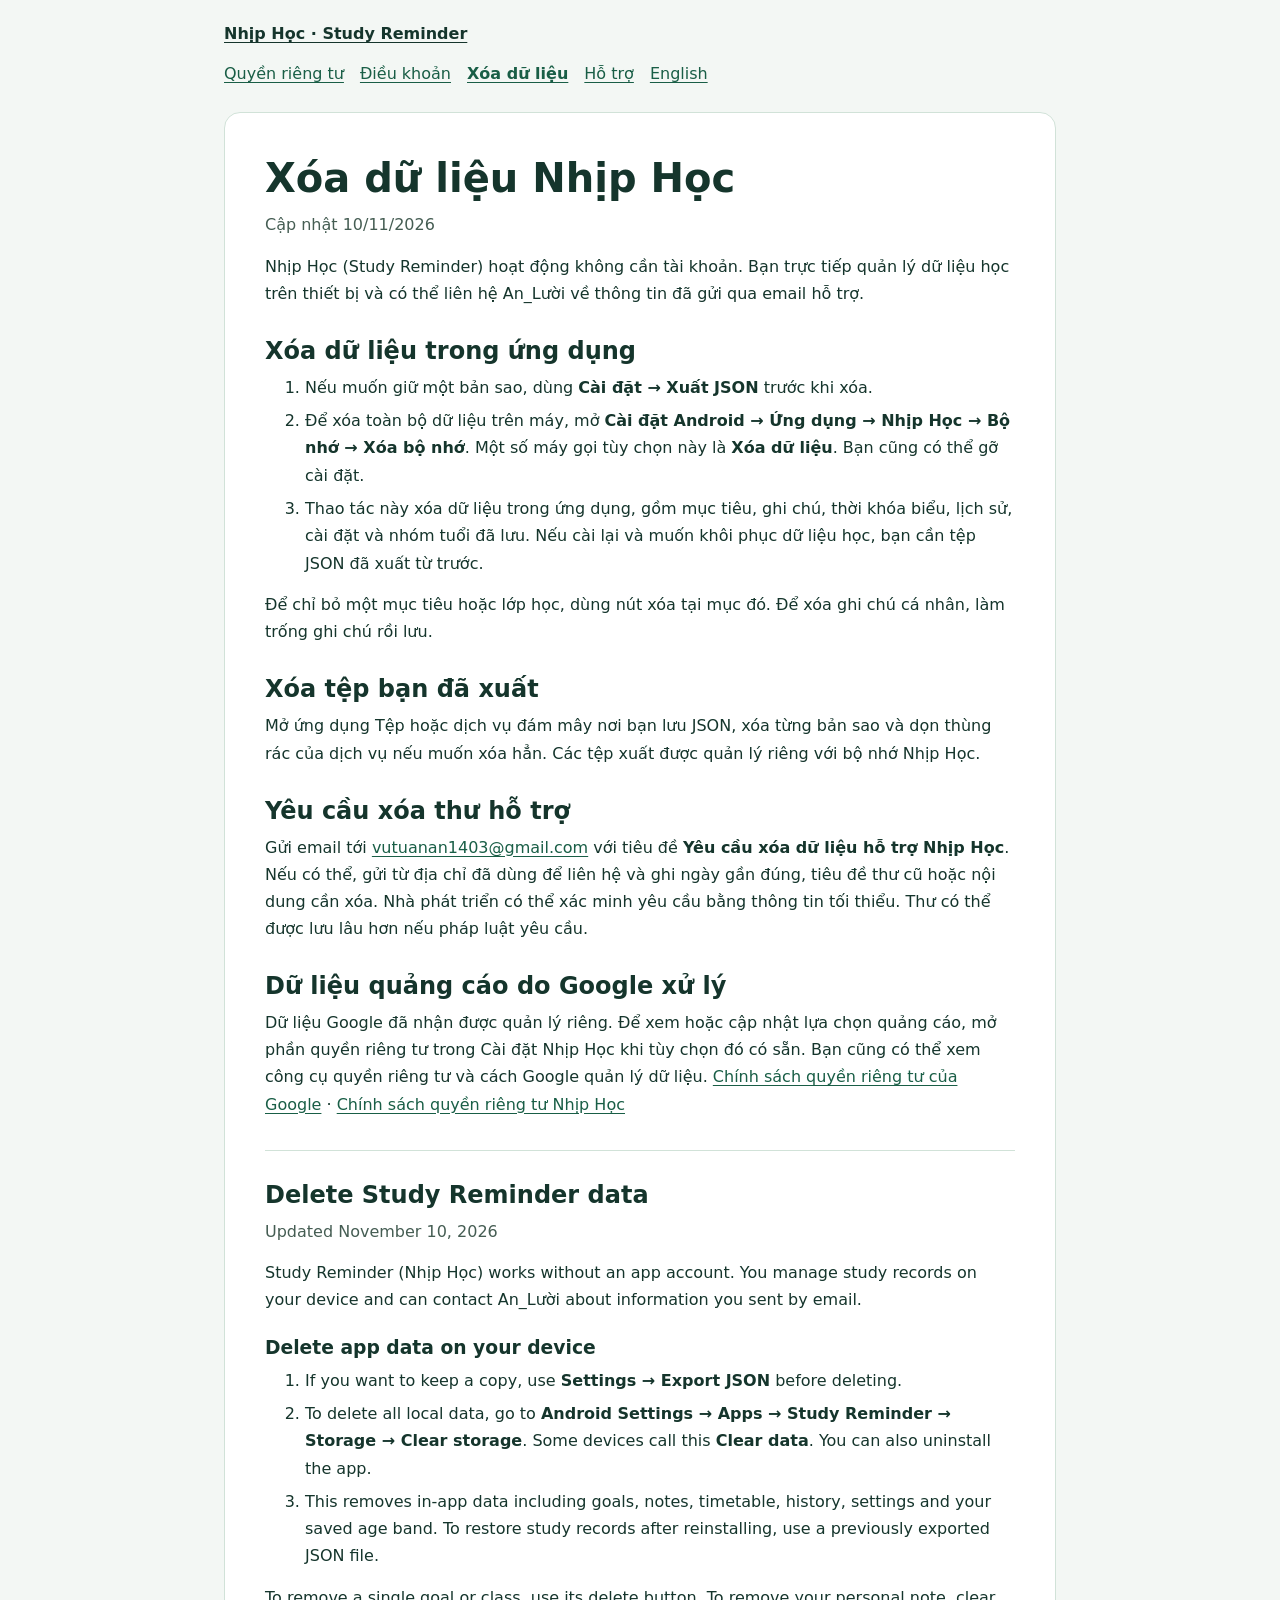
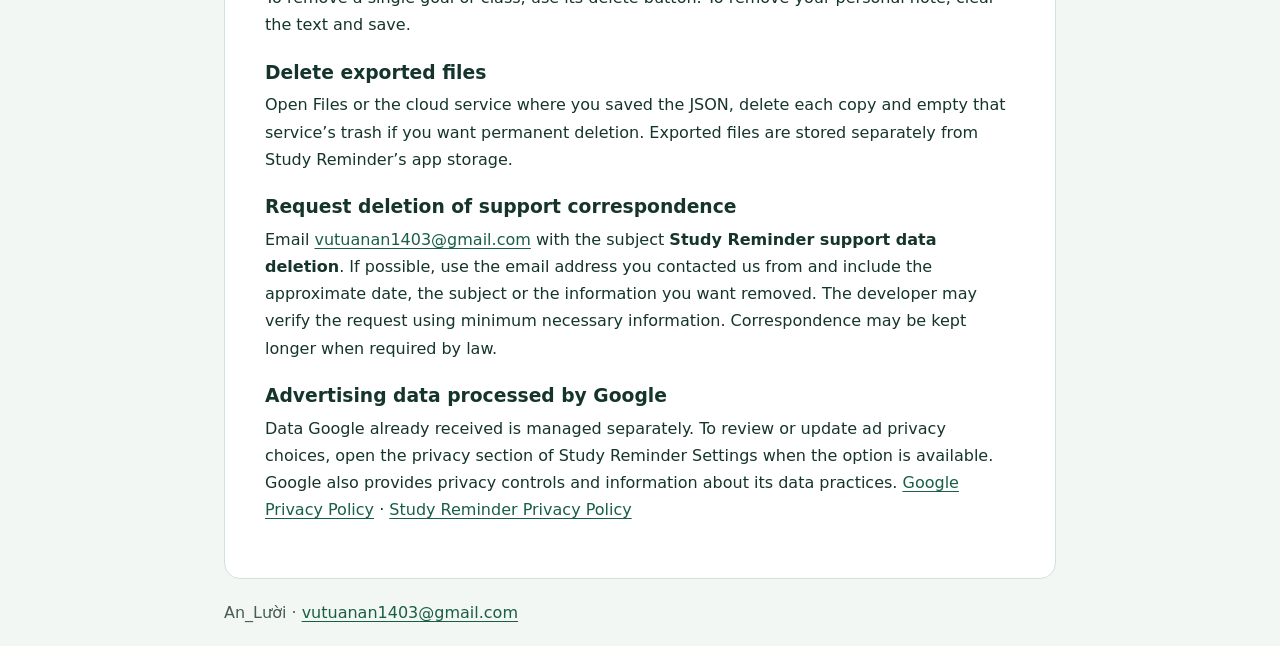
==== data-deletion.html @ 9c61c6aa "Publish Study Reminder policies" ====
<!doctype html>
<html lang="vi">
<head>
  <meta charset="utf-8">
  <meta name="viewport" content="width=device-width, initial-scale=1">
  <meta name="description" content="Cách xóa dữ liệu trên thiết bị, tệp sao lưu và thư hỗ trợ Nhịp Học (Study Reminder).">
  <title>Xóa dữ liệu | Nhịp Học</title>
  <link rel="stylesheet" href="policy.css">
</head>
<body>
  <a class="skip-link" href="#main">Đến nội dung</a>
  <header>
    <a class="brand" href="index.html">Nhịp Học · Study Reminder</a>
    <nav aria-label="Chính sách và hỗ trợ">
      <a href="privacy.html">Quyền riêng tư</a>
      <a href="terms.html">Điều khoản</a>
      <a href="data-deletion.html" aria-current="page">Xóa dữ liệu</a>
      <a href="support.html">Hỗ trợ</a>
      <a href="#english" lang="en">English</a>
    </nav>
  </header>
  <main id="main">
    <h1>Xóa dữ liệu Nhịp Học</h1>
    <p class="meta">Cập nhật <time datetime="2026-11-10">10/11/2026</time></p>
    <p>Nhịp Học (Study Reminder) hoạt động không cần tài khoản. Bạn trực tiếp quản lý dữ liệu học trên thiết bị và có thể liên hệ An_Lười về thông tin đã gửi qua email hỗ trợ.</p>

    <h2>Xóa dữ liệu trong ứng dụng</h2>
    <ol>
      <li>Nếu muốn giữ một bản sao, dùng <strong>Cài đặt → Xuất JSON</strong> trước khi xóa.</li>
      <li>Để xóa toàn bộ dữ liệu trên máy, mở <strong>Cài đặt Android → Ứng dụng → Nhịp Học → Bộ nhớ → Xóa bộ nhớ</strong>. Một số máy gọi tùy chọn này là <strong>Xóa dữ liệu</strong>. Bạn cũng có thể gỡ cài đặt.</li>
      <li>Thao tác này xóa dữ liệu trong ứng dụng, gồm mục tiêu, ghi chú, thời khóa biểu, lịch sử, cài đặt và nhóm tuổi đã lưu. Nếu cài lại và muốn khôi phục dữ liệu học, bạn cần tệp JSON đã xuất từ trước.</li>
    </ol>
    <p>Để chỉ bỏ một mục tiêu hoặc lớp học, dùng nút xóa tại mục đó. Để xóa ghi chú cá nhân, làm trống ghi chú rồi lưu.</p>

    <h2>Xóa tệp bạn đã xuất</h2>
    <p>Mở ứng dụng Tệp hoặc dịch vụ đám mây nơi bạn lưu JSON, xóa từng bản sao và dọn thùng rác của dịch vụ nếu muốn xóa hẳn. Các tệp xuất được quản lý riêng với bộ nhớ Nhịp Học.</p>

    <h2>Yêu cầu xóa thư hỗ trợ</h2>
    <p>Gửi email tới <a href="mailto:vutuanan1403@gmail.com">vutuanan1403@gmail.com</a> với tiêu đề <strong>Yêu cầu xóa dữ liệu hỗ trợ Nhịp Học</strong>. Nếu có thể, gửi từ địa chỉ đã dùng để liên hệ và ghi ngày gần đúng, tiêu đề thư cũ hoặc nội dung cần xóa. Nhà phát triển có thể xác minh yêu cầu bằng thông tin tối thiểu. Thư có thể được lưu lâu hơn nếu pháp luật yêu cầu.</p>

    <h2>Dữ liệu quảng cáo do Google xử lý</h2>
    <p>Dữ liệu Google đã nhận được quản lý riêng. Để xem hoặc cập nhật lựa chọn quảng cáo, mở phần quyền riêng tư trong Cài đặt Nhịp Học khi tùy chọn đó có sẵn. Bạn cũng có thể xem công cụ quyền riêng tư và cách Google quản lý dữ liệu. <a href="https://policies.google.com/privacy?hl=vi">Chính sách quyền riêng tư của Google</a> · <a href="privacy.html">Chính sách quyền riêng tư Nhịp Học</a></p>

    <section class="translation" lang="en" aria-labelledby="english">
      <h2 id="english">Delete Study Reminder data</h2>
      <p class="meta">Updated <time datetime="2026-11-10">November 10, 2026</time></p>
      <p>Study Reminder (Nhịp Học) works without an app account. You manage study records on your device and can contact An_Lười about information you sent by email.</p>

      <h3>Delete app data on your device</h3>
      <ol>
        <li>If you want to keep a copy, use <strong>Settings → Export JSON</strong> before deleting.</li>
        <li>To delete all local data, go to <strong>Android Settings → Apps → Study Reminder → Storage → Clear storage</strong>. Some devices call this <strong>Clear data</strong>. You can also uninstall the app.</li>
        <li>This removes in-app data including goals, notes, timetable, history, settings and your saved age band. To restore study records after reinstalling, use a previously exported JSON file.</li>
      </ol>
      <p>To remove a single goal or class, use its delete button. To remove your personal note, clear the text and save.</p>

      <h3>Delete exported files</h3>
      <p>Open Files or the cloud service where you saved the JSON, delete each copy and empty that service’s trash if you want permanent deletion. Exported files are stored separately from Study Reminder’s app storage.</p>

      <h3>Request deletion of support correspondence</h3>
      <p>Email <a href="mailto:vutuanan1403@gmail.com">vutuanan1403@gmail.com</a> with the subject <strong>Study Reminder support data deletion</strong>. If possible, use the email address you contacted us from and include the approximate date, the subject or the information you want removed. The developer may verify the request using minimum necessary information. Correspondence may be kept longer when required by law.</p>

      <h3>Advertising data processed by Google</h3>
      <p>Data Google already received is managed separately. To review or update ad privacy choices, open the privacy section of Study Reminder Settings when the option is available. Google also provides privacy controls and information about its data practices. <a href="https://policies.google.com/privacy?hl=en">Google Privacy Policy</a> · <a href="privacy.html#english">Study Reminder Privacy Policy</a></p>
    </section>
  </main>
  <footer>An_Lười · <a href="mailto:vutuanan1403@gmail.com">vutuanan1403@gmail.com</a></footer>
</body>
</html>
---- policy.css ----
:root {
  color-scheme: light dark;
  --page: #f3f7f4;
  --paper: #fff;
  --ink: #15352c;
  --muted: #455d53;
  --accent: #195e46;
  --line: #d1e2d8;
}

* { box-sizing: border-box; }

body {
  margin: 0;
  background: var(--page);
  color: var(--ink);
  font: 1rem/1.7 system-ui, sans-serif;
  overflow-wrap: anywhere;
}

header, main, footer {
  width: min(100% - 2rem, 52rem);
  margin-inline: auto;
}

header, footer { padding-block: 1.25rem; }

.brand {
  color: var(--ink);
  font-weight: 700;
}

nav {
  display: flex;
  flex-wrap: wrap;
  gap: 0.35rem 1rem;
  margin-top: 0.5rem;
}

nav a { padding-block: 0.3rem; }

nav [aria-current="page"] { font-weight: 700; }

main {
  background: var(--paper);
  border: 1px solid var(--line);
  border-radius: 1rem;
  padding: clamp(1.1rem, 4vw, 2.5rem);
}

h1, h2, h3 { line-height: 1.25; }

h1 {
  font-size: clamp(1.75rem, 5vw, 2.5rem);
  margin: 0 0 0.5rem;
}

h2 { margin: 1.8rem 0 0.5rem; }

h3 { margin: 1.4rem 0 0.45rem; }

p, ul, ol { margin: 0 0 0.9rem; }

li + li { margin-top: 0.4rem; }

a {
  color: var(--accent);
  text-underline-offset: 0.18em;
}

:focus-visible { outline: 2px solid var(--accent); outline-offset: 4px; }

.meta, footer { color: var(--muted); }

.translation {
  border-top: 1px solid var(--line);
  margin-top: 2rem;
}

.skip-link {
  position: absolute;
  left: 1rem;
  top: 0.5rem;
  padding: 0.5rem;
  background: var(--paper);
  transform: translateY(-150%);
}

.skip-link:focus { transform: translateY(0); }

@media (prefers-color-scheme: dark) {
  :root {
    --page: #10251f;
    --paper: #19352b;
    --ink: #eef8f2;
    --muted: #c1d4c9;
    --accent: #a1e0bf;
    --line: #416356;
  }
}
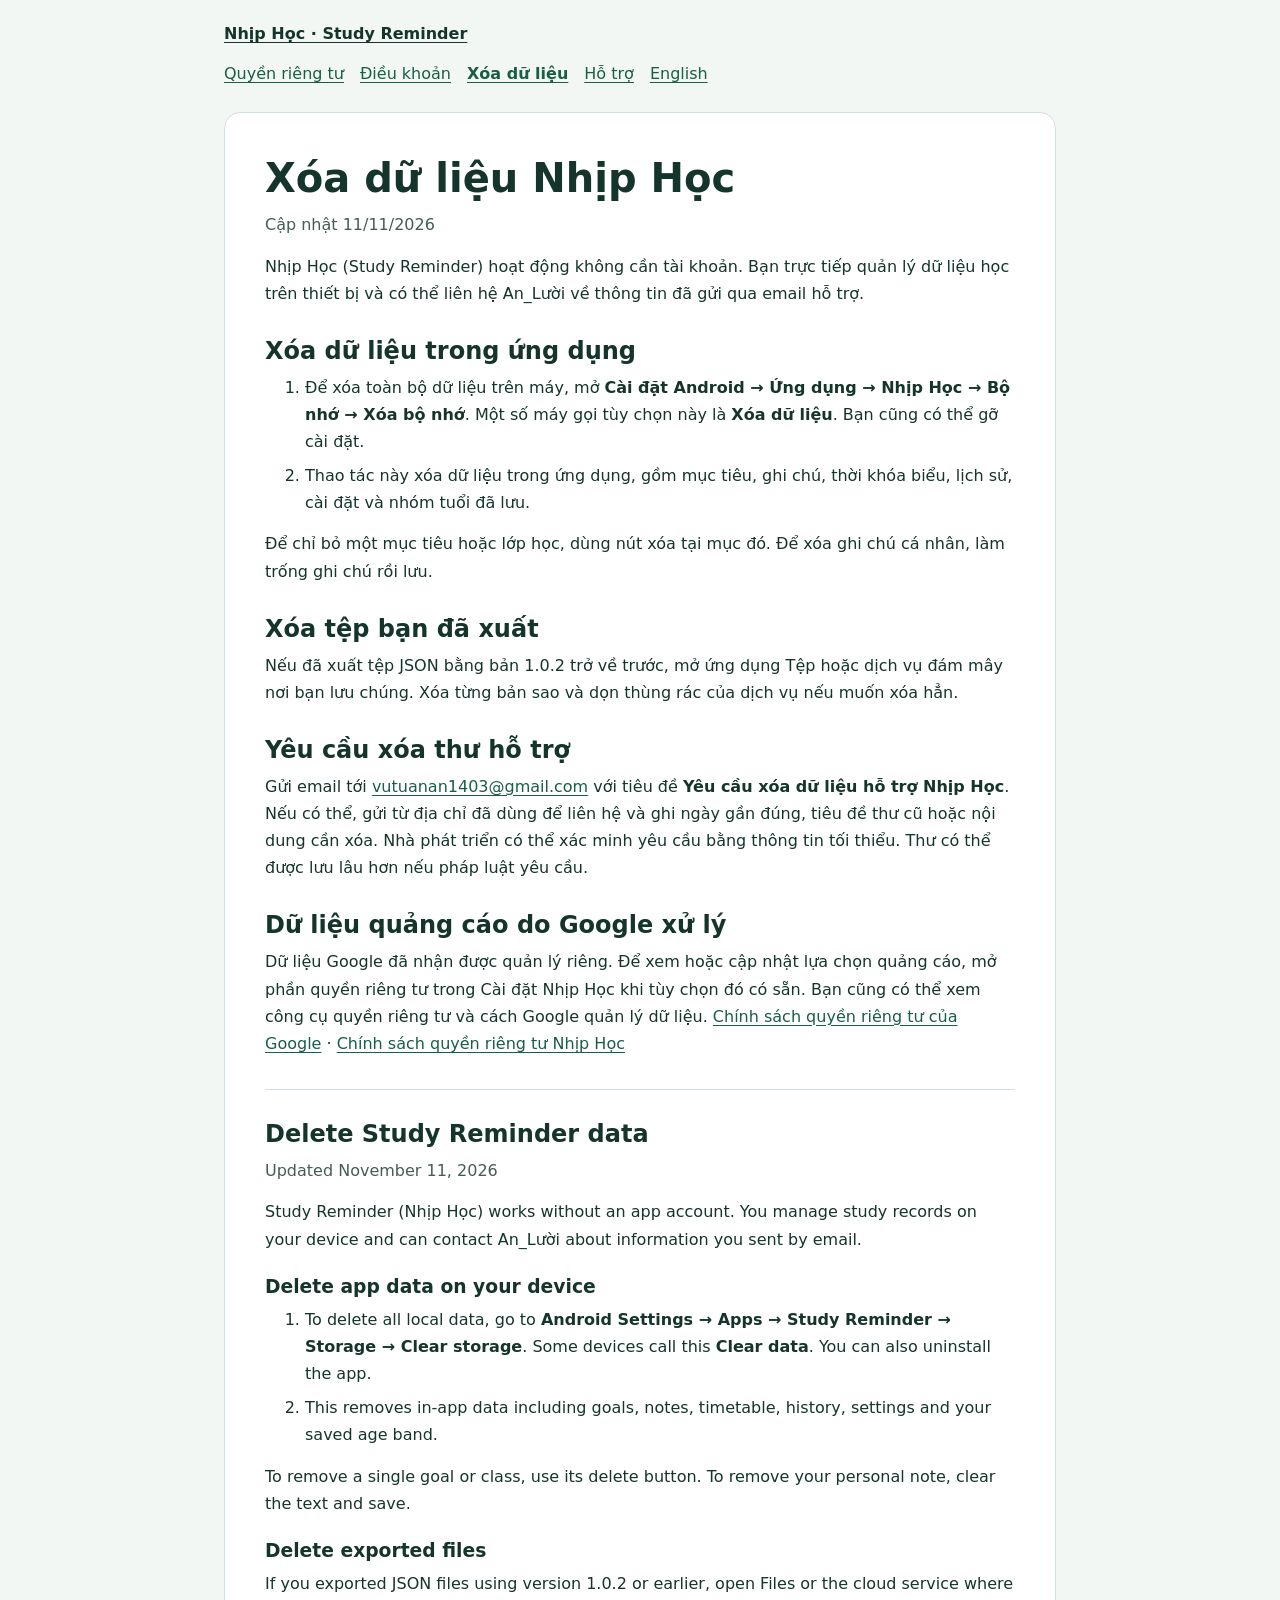
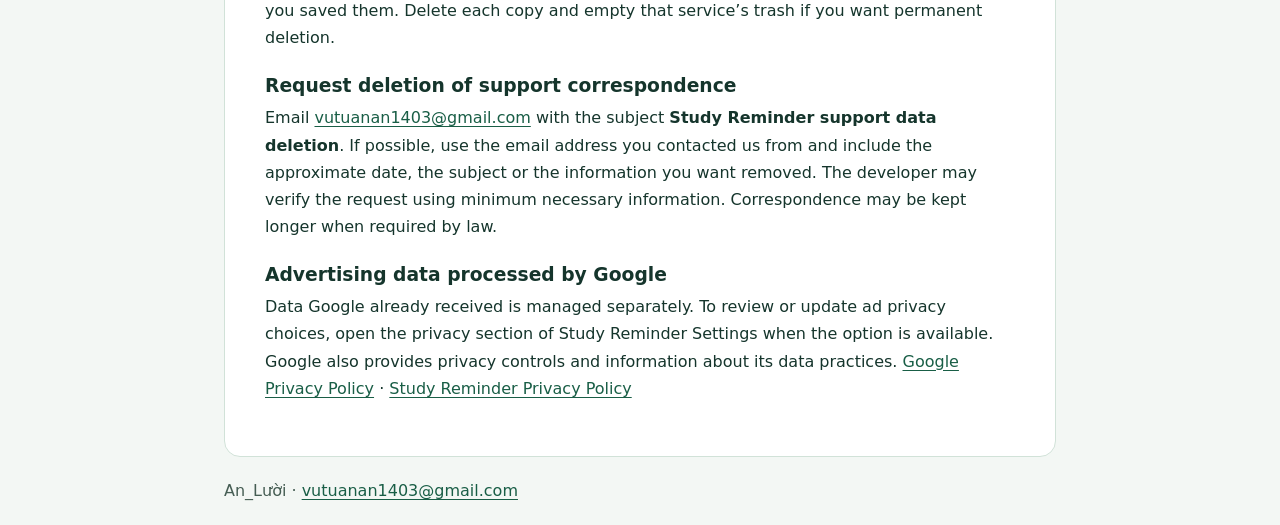
==== commit 10de45aa: "Document backup removal in Study Reminder 1.0.3" ====
--- a/data-deletion.html
+++ b/data-deletion.html
@@ -21,19 +21,18 @@
   </header>
   <main id="main">
     <h1>Xóa dữ liệu Nhịp Học</h1>
-    <p class="meta">Cập nhật <time datetime="2026-11-10">10/11/2026</time></p>
+    <p class="meta">Cập nhật <time datetime="2026-11-11">11/11/2026</time></p>
     <p>Nhịp Học (Study Reminder) hoạt động không cần tài khoản. Bạn trực tiếp quản lý dữ liệu học trên thiết bị và có thể liên hệ An_Lười về thông tin đã gửi qua email hỗ trợ.</p>
 
     <h2>Xóa dữ liệu trong ứng dụng</h2>
     <ol>
-      <li>Nếu muốn giữ một bản sao, dùng <strong>Cài đặt → Xuất JSON</strong> trước khi xóa.</li>
       <li>Để xóa toàn bộ dữ liệu trên máy, mở <strong>Cài đặt Android → Ứng dụng → Nhịp Học → Bộ nhớ → Xóa bộ nhớ</strong>. Một số máy gọi tùy chọn này là <strong>Xóa dữ liệu</strong>. Bạn cũng có thể gỡ cài đặt.</li>
-      <li>Thao tác này xóa dữ liệu trong ứng dụng, gồm mục tiêu, ghi chú, thời khóa biểu, lịch sử, cài đặt và nhóm tuổi đã lưu. Nếu cài lại và muốn khôi phục dữ liệu học, bạn cần tệp JSON đã xuất từ trước.</li>
+      <li>Thao tác này xóa dữ liệu trong ứng dụng, gồm mục tiêu, ghi chú, thời khóa biểu, lịch sử, cài đặt và nhóm tuổi đã lưu.</li>
     </ol>
     <p>Để chỉ bỏ một mục tiêu hoặc lớp học, dùng nút xóa tại mục đó. Để xóa ghi chú cá nhân, làm trống ghi chú rồi lưu.</p>
 
     <h2>Xóa tệp bạn đã xuất</h2>
-    <p>Mở ứng dụng Tệp hoặc dịch vụ đám mây nơi bạn lưu JSON, xóa từng bản sao và dọn thùng rác của dịch vụ nếu muốn xóa hẳn. Các tệp xuất được quản lý riêng với bộ nhớ Nhịp Học.</p>
+    <p>Nếu đã xuất tệp JSON bằng bản 1.0.2 trở về trước, mở ứng dụng Tệp hoặc dịch vụ đám mây nơi bạn lưu chúng. Xóa từng bản sao và dọn thùng rác của dịch vụ nếu muốn xóa hẳn.</p>
 
     <h2>Yêu cầu xóa thư hỗ trợ</h2>
     <p>Gửi email tới <a href="mailto:vutuanan1403@gmail.com">vutuanan1403@gmail.com</a> với tiêu đề <strong>Yêu cầu xóa dữ liệu hỗ trợ Nhịp Học</strong>. Nếu có thể, gửi từ địa chỉ đã dùng để liên hệ và ghi ngày gần đúng, tiêu đề thư cũ hoặc nội dung cần xóa. Nhà phát triển có thể xác minh yêu cầu bằng thông tin tối thiểu. Thư có thể được lưu lâu hơn nếu pháp luật yêu cầu.</p>
@@ -43,19 +42,18 @@
 
     <section class="translation" lang="en" aria-labelledby="english">
       <h2 id="english">Delete Study Reminder data</h2>
-      <p class="meta">Updated <time datetime="2026-11-10">November 10, 2026</time></p>
+      <p class="meta">Updated <time datetime="2026-11-11">November 11, 2026</time></p>
       <p>Study Reminder (Nhịp Học) works without an app account. You manage study records on your device and can contact An_Lười about information you sent by email.</p>
 
       <h3>Delete app data on your device</h3>
       <ol>
-        <li>If you want to keep a copy, use <strong>Settings → Export JSON</strong> before deleting.</li>
         <li>To delete all local data, go to <strong>Android Settings → Apps → Study Reminder → Storage → Clear storage</strong>. Some devices call this <strong>Clear data</strong>. You can also uninstall the app.</li>
-        <li>This removes in-app data including goals, notes, timetable, history, settings and your saved age band. To restore study records after reinstalling, use a previously exported JSON file.</li>
+        <li>This removes in-app data including goals, notes, timetable, history, settings and your saved age band.</li>
       </ol>
       <p>To remove a single goal or class, use its delete button. To remove your personal note, clear the text and save.</p>
 
       <h3>Delete exported files</h3>
-      <p>Open Files or the cloud service where you saved the JSON, delete each copy and empty that service’s trash if you want permanent deletion. Exported files are stored separately from Study Reminder’s app storage.</p>
+      <p>If you exported JSON files using version 1.0.2 or earlier, open Files or the cloud service where you saved them. Delete each copy and empty that service’s trash if you want permanent deletion.</p>
 
       <h3>Request deletion of support correspondence</h3>
       <p>Email <a href="mailto:vutuanan1403@gmail.com">vutuanan1403@gmail.com</a> with the subject <strong>Study Reminder support data deletion</strong>. If possible, use the email address you contacted us from and include the approximate date, the subject or the information you want removed. The developer may verify the request using minimum necessary information. Correspondence may be kept longer when required by law.</p>
